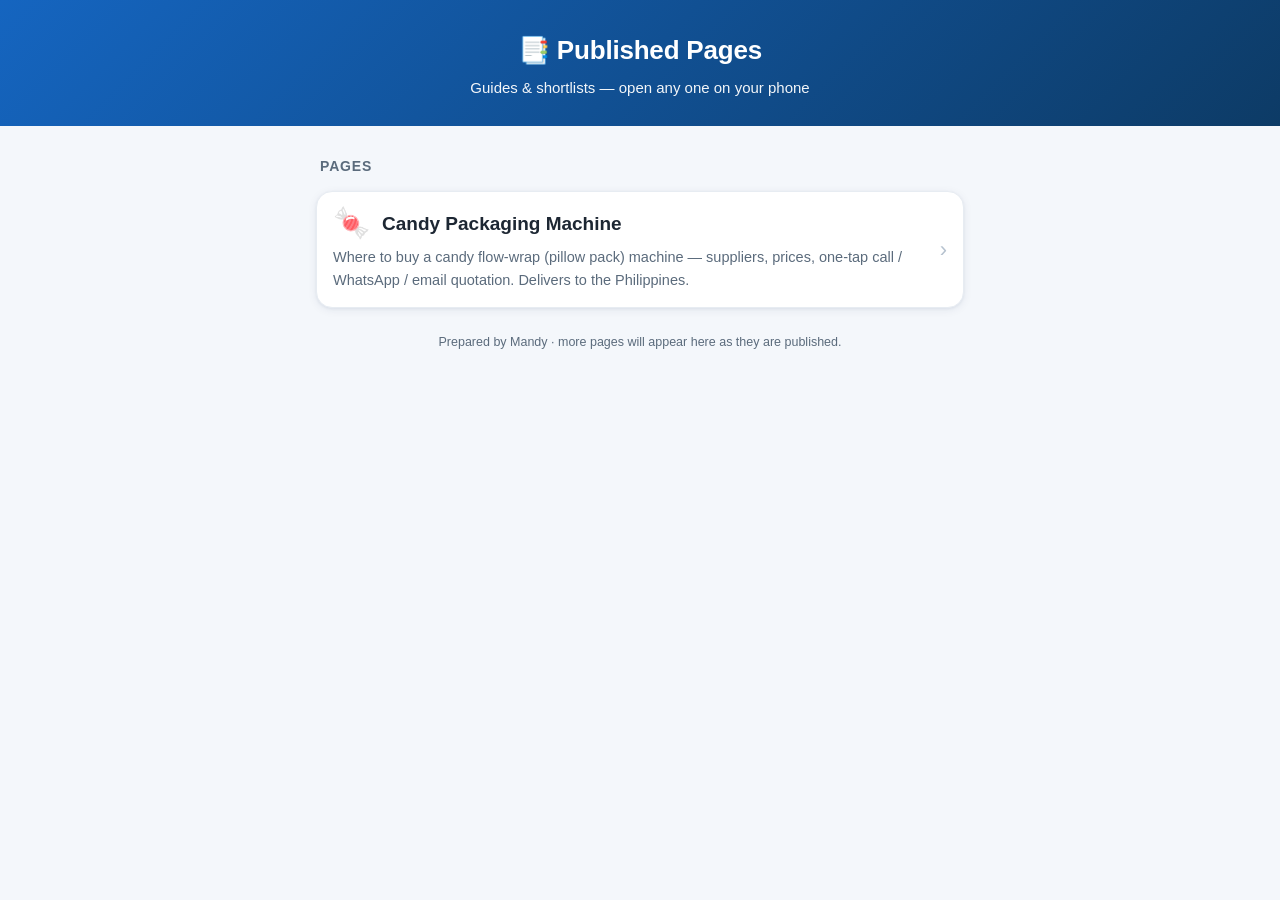
==== index.html @ 221dde15 "Hub: published pages landing + candy-packing-machine page" ====
<!DOCTYPE html>
<html lang="en">
<head>
<meta charset="utf-8">
<meta name="viewport" content="width=device-width, initial-scale=1, viewport-fit=cover">
<title>Published Pages</title>
<meta name="description" content="A hub of published pages, guides, and shortlists.">
<style>
  :root{
    --ink:#1d2733; --muted:#5b6b7c; --line:#e7ecf2; --bg:#f4f7fb;
    --card:#fff; --brand:#1565c0; --brand2:#0d3b66;
    --shadow:0 2px 10px rgba(20,40,80,.07), 0 1px 3px rgba(20,40,80,.06);
  }
  *{box-sizing:border-box}
  html{-webkit-text-size-adjust:100%}
  body{margin:0; background:var(--bg); color:var(--ink);
    font:17px/1.55 -apple-system,BlinkMacSystemFont,"Segoe UI",Roboto,Helvetica,Arial,sans-serif;
    padding:0 0 env(safe-area-inset-bottom)}
  header.hero{background:linear-gradient(135deg,var(--brand),var(--brand2)); color:#fff;
    padding:30px 18px 26px; text-align:center}
  .hero h1{margin:0 0 6px; font-size:26px; font-weight:800; letter-spacing:-.2px}
  .hero p{margin:0; opacity:.95; font-size:15px}
  .wrap{max-width:680px; margin:0 auto; padding:22px 16px 56px}
  h2{font-size:14px; letter-spacing:.06em; text-transform:uppercase; color:var(--muted); margin:8px 4px 14px; font-weight:700}
  a.tile{display:block; text-decoration:none; color:inherit; background:var(--card);
    border:1px solid var(--line); border-radius:16px; box-shadow:var(--shadow);
    padding:16px 16px; margin:0 0 14px; position:relative}
  a.tile:active{transform:translateY(1px)}
  .tile .t-top{display:flex; align-items:center; gap:12px}
  .emoji{font-size:30px; line-height:1; flex:0 0 auto}
  .t-title{font-size:19px; font-weight:800; margin:0}
  .t-desc{color:var(--muted); font-size:14.5px; margin:8px 0 0}
  .arrow{position:absolute; right:16px; top:50%; transform:translateY(-50%); color:#b6c2cf; font-size:22px}
  footer{margin-top:24px; text-align:center; color:var(--muted); font-size:12.5px; line-height:1.6}
</style>
</head>
<body>
<header class="hero">
  <h1>📑 Published Pages</h1>
  <p>Guides &amp; shortlists — open any one on your phone</p>
</header>
<div class="wrap">
  <h2>Pages</h2>

  <a class="tile" href="candy-packing-machine/">
    <div class="t-top">
      <span class="emoji">🍬</span>
      <h3 class="t-title">Candy Packaging Machine</h3>
    </div>
    <p class="t-desc">Where to buy a candy flow-wrap (pillow pack) machine — suppliers, prices, one-tap call / WhatsApp / email quotation. Delivers to the Philippines.</p>
    <span class="arrow">›</span>
  </a>

  <footer>
    Prepared by Mandy · more pages will appear here as they are published.
  </footer>
</div>
</body>
</html>
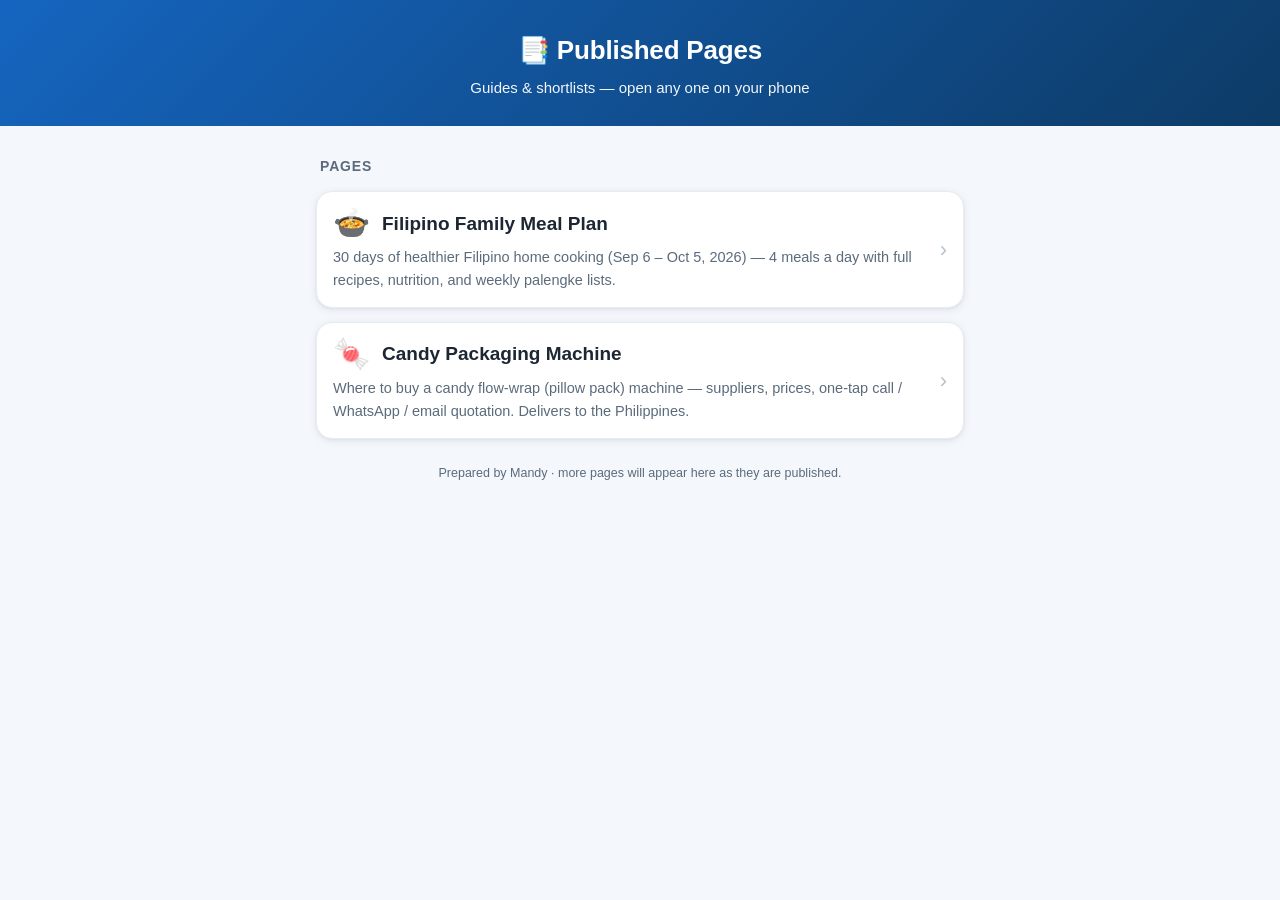
==== commit 5aed79a4: "Publish Filipino family meal plan page 30-day meal plan (Sep 6 - Oct 5, 2026) with 4 meals a day, fu" ====
--- a/index.html
+++ b/index.html
@@ -42,6 +42,15 @@
 <div class="wrap">
   <h2>Pages</h2>
 
+  <a class="tile" href="meal-plan/">
+    <div class="t-top">
+      <span class="emoji">🍲</span>
+      <h3 class="t-title">Filipino Family Meal Plan</h3>
+    </div>
+    <p class="t-desc">30 days of healthier Filipino home cooking (Sep 6 – Oct 5, 2026) — 4 meals a day with full recipes, nutrition, and weekly palengke lists.</p>
+    <span class="arrow">›</span>
+  </a>
+
   <a class="tile" href="candy-packing-machine/">
     <div class="t-top">
       <span class="emoji">🍬</span>
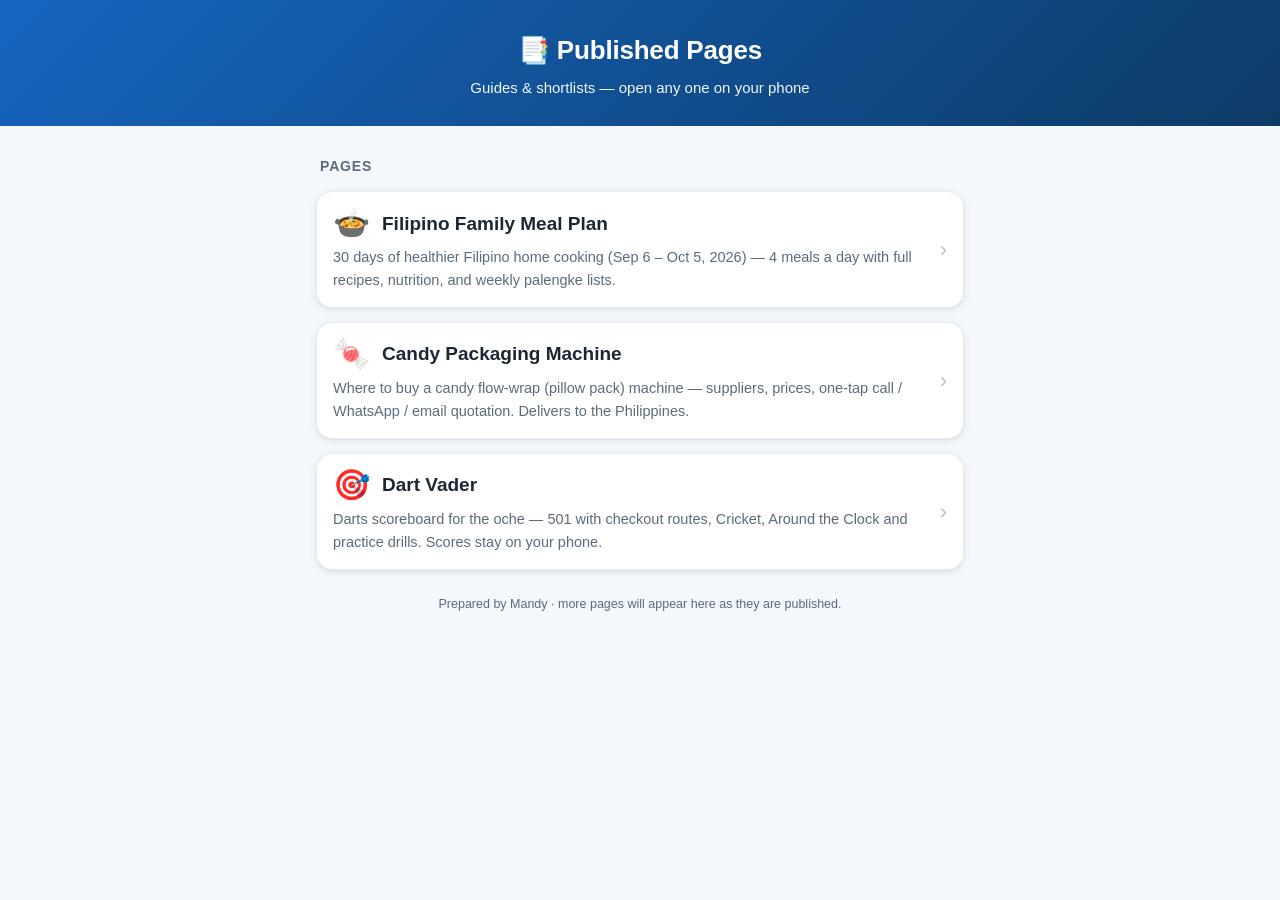
==== commit e4083950: "Publish Dart Vader — darts scoreboard (X01, Cricket, Around the Clock, practice)" ====
--- a/index.html
+++ b/index.html
@@ -60,6 +60,15 @@
     <span class="arrow">›</span>
   </a>
 
+  <a class="tile" href="dart-vader/">
+    <div class="t-top">
+      <span class="emoji">🎯</span>
+      <h3 class="t-title">Dart Vader</h3>
+    </div>
+    <p class="t-desc">Darts scoreboard for the oche — 501 with checkout routes, Cricket, Around the Clock and practice drills. Scores stay on your phone.</p>
+    <span class="arrow">›</span>
+  </a>
+
   <footer>
     Prepared by Mandy · more pages will appear here as they are published.
   </footer>
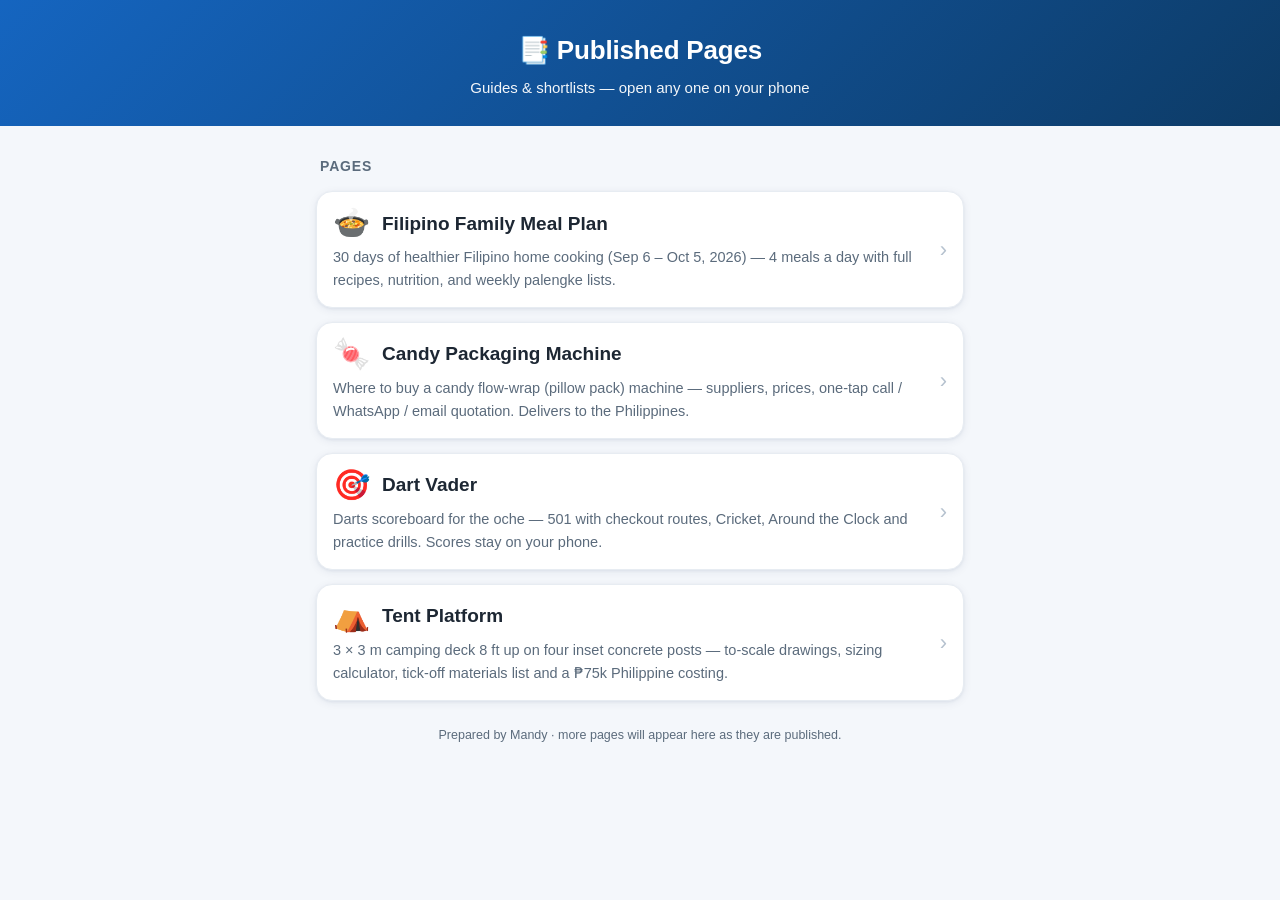
==== commit c160a882: "tent-platform: 3x3 m elevated tent deck build pack Drawings (isometric, framing plan, elevation, det" ====
--- a/index.html
+++ b/index.html
@@ -69,6 +69,15 @@
     <span class="arrow">›</span>
   </a>
 
+  <a class="tile" href="tent-platform/">
+    <div class="t-top">
+      <span class="emoji">⛺</span>
+      <h3 class="t-title">Tent Platform</h3>
+    </div>
+    <p class="t-desc">3 × 3 m camping deck 8 ft up on four inset concrete posts — to-scale drawings, sizing calculator, tick-off materials list and a ₱75k Philippine costing.</p>
+    <span class="arrow">›</span>
+  </a>
+
   <footer>
     Prepared by Mandy · more pages will appear here as they are published.
   </footer>
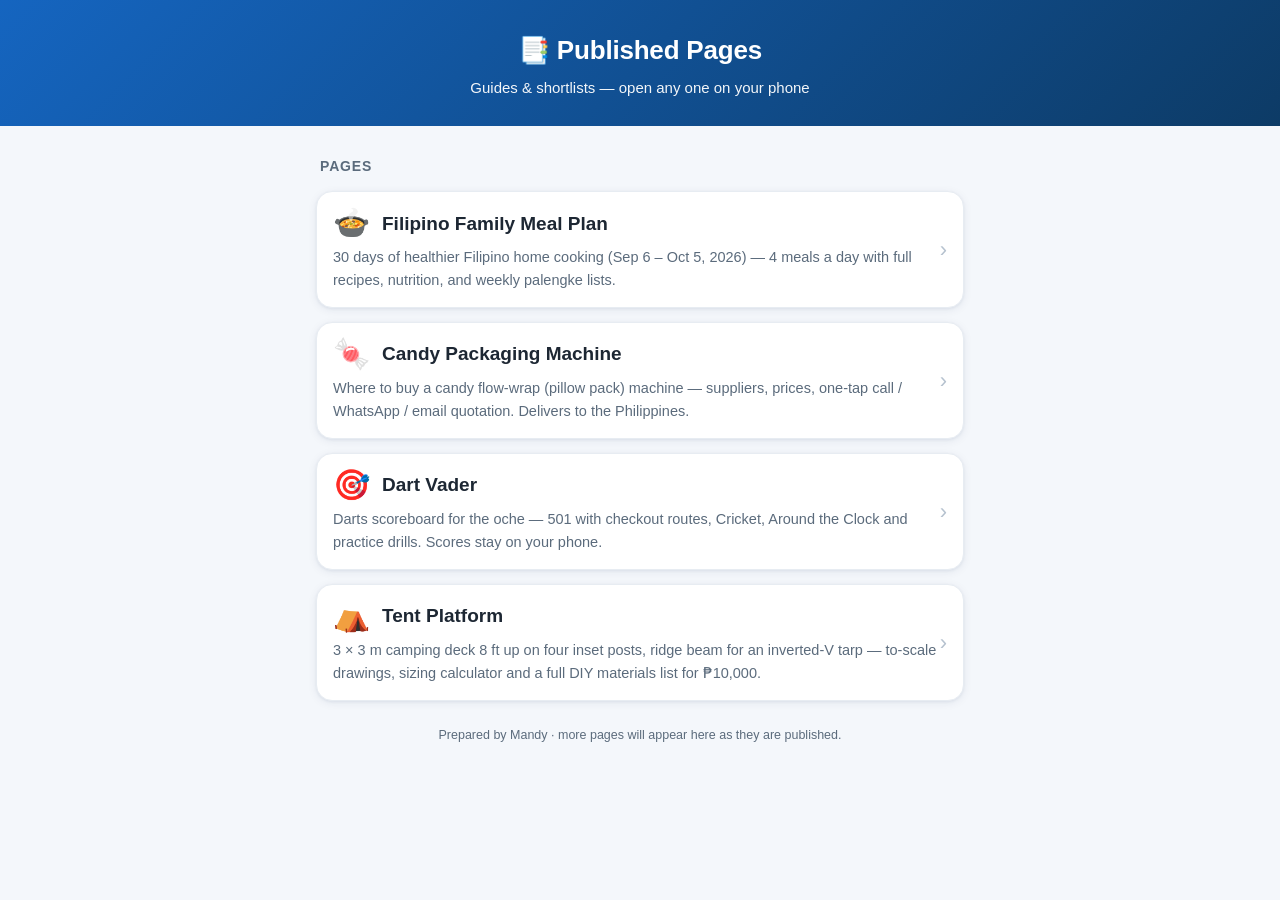
==== commit fb7e0f83: "tent-platform: rev 2 — ridge beam, open silong, all-timber for a 10k DIY budget Aligns to the user's" ====
--- a/index.html
+++ b/index.html
@@ -74,7 +74,7 @@
       <span class="emoji">⛺</span>
       <h3 class="t-title">Tent Platform</h3>
     </div>
-    <p class="t-desc">3 × 3 m camping deck 8 ft up on four inset concrete posts — to-scale drawings, sizing calculator, tick-off materials list and a ₱75k Philippine costing.</p>
+    <p class="t-desc">3 × 3 m camping deck 8 ft up on four inset posts, ridge beam for an inverted-V tarp — to-scale drawings, sizing calculator and a full DIY materials list for ₱10,000.</p>
     <span class="arrow">›</span>
   </a>
 
